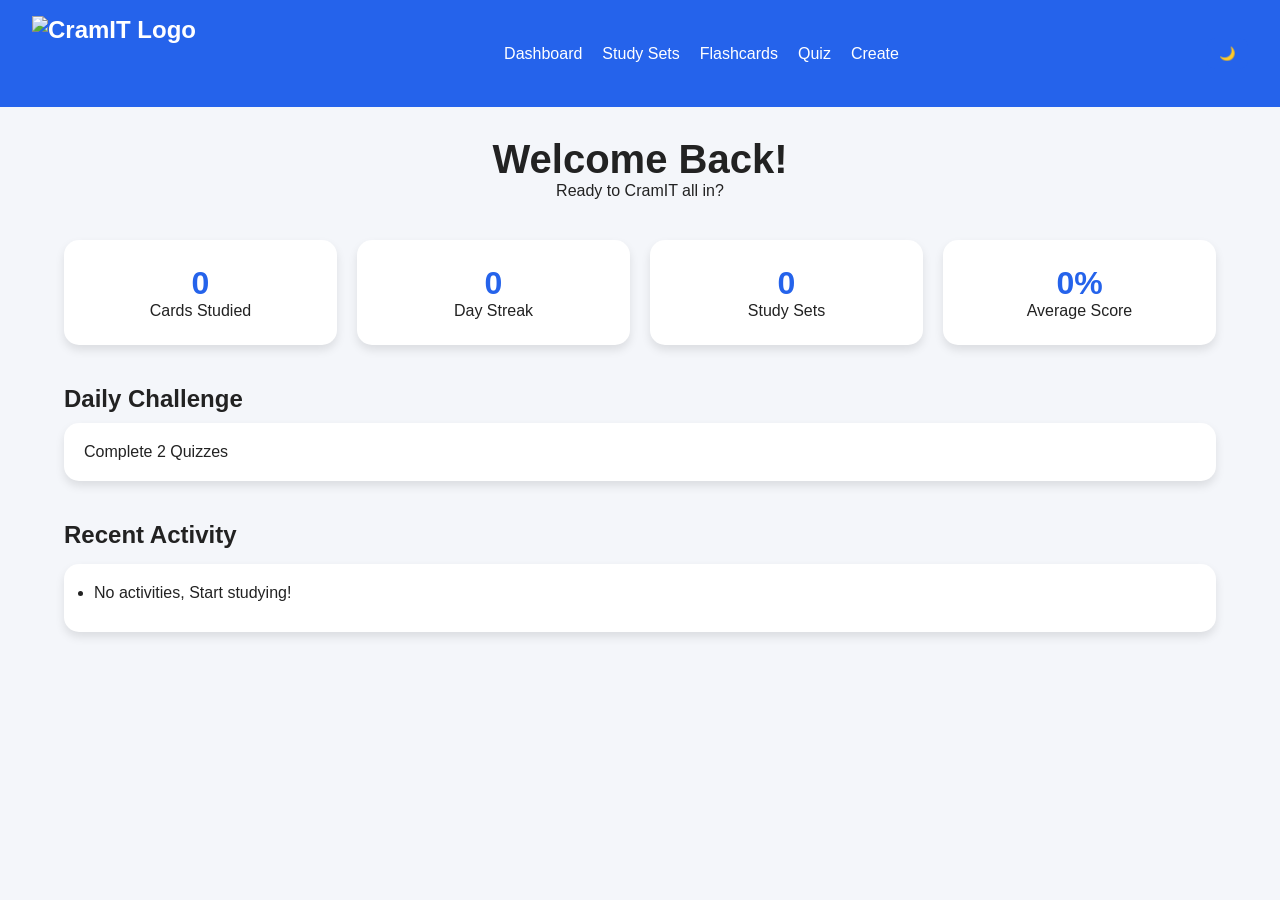
==== HTML/index.html @ db8eb24a "CramIT as submitted" ====
<!DOCTYPE html>
<html lang="en">
<head>
    <meta charset="utf-8">
    <meta name="viewport" content="width=device-width, initial-scale=1.0">
    <title>CramIT | Study Faster</title>
    <link rel="stylesheet" href="../css/styles.css">
</head>
<body>
    <nav>
        <h1 class="logo"><img src="../images/CramITnavLogo.png" alt="CramIT Logo"></h1>
        <ul>
            <li><a href="index.html">Dashboard</a></li>
            <li><a href="sets.html">Study Sets</a></li>
            <li><a href="flashcards.html">Flashcards</a></li>
            <li><a href="quiz.html">Quiz</a></li>
            <li><a href="create.html">Create</a></li>
        </ul>

        <button id="themeBtn">🌙</button>
    </nav>
    <main>
        <section class="welcome">
            <h2>Welcome Back!</h2>
            <p>Ready to CramIT all in?</p>
        </section>
        <section class="stats">
            <div class="card">
                <h3 id="cardsStudied">0</h3>
                <p>Cards Studied</p>
            </div>
            <div class="card">
                <h3 id="streak">0</h3>
                <p>Day Streak</p>
            </div>
            <div class="card">
                <h3 id="setCount">0</h3>
                <p>Study Sets</p>
            </div>
            <div class="card">
                <h3 id="quizAverage">0%</h3>
                <p>Average Score</p>
            </div>
        </section>
        <section class="challenge">
            <h2>Daily Challenge</h2>
            <div class="challenge-card">
                <p id="dailyChallenge"></p>
            </div>
        </section>
        <section class="activity">
            <h2>Recent Activity</h2>
            <ul id="activityList">

            </ul>
        </section>
    </main>
    <script src="../js/main.js"></script>
</body>
</html>
---- css/styles.css ----
*{
    margin: 0;
    padding: 0;
    box-sizing: border-box;
}

body {
    font-family: Arial, sans-serif;
    background: #f4f6fa;
    color: #222;
}

nav {
    background: #2563eb;
    color: white;
    display: flex;
    justify-content: space-between;
    align-items: center;
    padding: 1rem 2rem;
}

.logo {
    margin: 0;
    display: flex;
    align-items: center;
}

.logo img {
    height:75px;
    width: auto;
    display: block;
}

nav ul {
    display: flex;
    list-style: none;
    gap: 20px;
}

nav a {
    text-decoration: none;
    color: white;
}

#themeBtn{
    padding: 8px 12px;
    border: none;
    background: #2563eb;
    border-radius: 8px;
    cursor: pointer;
}

main{
    width: 90%;
    max-width: 1200px;
    margin: 30px auto;
}

.welcome {
    text-align: center;
    margin-bottom: 40px;
}

.welcome h2 {
    font-size: 2.5rem;
}

.stats {
    display: grid;
    grid-template-columns: repeat(auto-fit, minmax(220px, 1fr));
    gap: 20px;
    margin-bottom: 40px;
}

.card {
    background: white;
    padding: 25px;
    border-radius: 15px;
    box-shadow: 0 5px 10px rgba(0, 0, 0, 0.1);
    text-align: center;
}

.card h3 {
    font-size: 2rem;
    color: #2563eb;
}

.challenge, .activity {
    margin-top: 40px;
}

.challenge-card{
    background: white;
    padding: 20px;
    border-radius: 15px;
    box-shadow: 0px 5px 10px rgba(0, 0, 0, 0.1);
    margin-top: 10px;
}

.activity ul{
    margin-top: 15px;
    background: white;
    padding: 20px;
    border-radius: 15px;
    box-shadow: 0px 5px 10px rgba(0, 0, 0, 0.1);
}

.activity li {
    margin-bottom: 10px;
}

.dark-mode {
    background: #121212;
    color: white;
}

.dark-mode .card, .dark-mode .challenge-card, .dark-mode .activity ul {
    background: #1f1f1f;
}

.dark-mode nav, .dark-mode #themeBtn {
    background: #0f172a;
}

/* sets */

.search-bar {
    width: 100%;
    padding: 15px;
    font-size: 1rem;
    margin-bottom: 25px;
    border: 1px solid #1f2937;
    border-radius: 10px;
}

.setsContainer {
    display: grid;
    gap: 20px;
}

.set-card {
    background: white;
    padding: 20px;
    border-radius: 15px;
    box-shadow: 0px 5px 10px rgba(0, 0, 0, 0.1);
}

.dark-mode .set-card {
    background: #1f1f1f;
    margin-bottom: 20px;
    color: white;
}

.dark-mode .setCard h3 {
    color: #60a5fa;;
}

.dark-mode .search-bar {
    background: #1f1f1f;
    color: white;
    border: 1px solid #444;
}

.dark-mode .search-bar::placeholder {
    color: #888;
}

.search-bar:focus {
    outline: none;
    border-color: #2563eb;
}

/* Create */

#createSetBtn, #addCardBtn, #saveSetBtn {
    background: #2563eb;
    color: white;
    border: none;
    padding: 12px 18px;
    border-radius: 10px;
    cursor: pointer;
    margin-right: 10px;
}

#previewContainer {
    display: grid;
    gap: 15px;
    margin-top: 20px;
}

.preview-card {
    background: white;
    padding: 15px;
    border-radius: 12px;
    box-shadow: 0px 5px 10px rgba(0, 0, 0, 0.1);
}

.dark-mode .preview-card {
    background: #1f1f1f;
}

#activityList li {
    margin-left: 10px;
}

/* Flashcard */

.flashcard {
    background: white;
    min-height: 250px;
    margin: 30px 0;
    display: flex;
    justify-content: center;
    align-items: center;
    font-size: 1.5rem;
    border-radius: 15px;
    cursor: pointer;
    padding: 20px;
    box-shadow: 0 5px 10px rgba(0, 0, 0, 0.1);
}

.flashcard-controls {
    display: flex;
    gap: 15px;
    justify-content: center;
}

.flashcard-controls button {
    background: #2563eb;
    color:white;
    border: none;
    padding: 12px 18px;
    cursor: pointer;
}

.dark-mode .flashcard {
    background: #1f1f1f;
}

/* Quiz */

#quizContainer {
    margin-top: 30;
}

.answer-btn {
    display: block;
    width: 100%;
    margin: 10px 0;
    padding: 15px;
    border: none;
    border-radius: 10px;
    cursor: pointer;
    background: white;
    box-shadow: 0 3px 8px rgba(0, 0, 0, 0.1);
}

#startQuizBtn{
     background: #2563eb;
    color:white;
    border: none;
    padding: 12px 18px;
    cursor: pointer;
    margin-bottom: 1rem;
}

.dark-mode .answer-btn{
    background: #1f1f1f;
    color: white;
}

@media (max-width: 768px) {
    nav {
        flex-direction: column;
        gap: 15px;
    }

    nav ul {
        flex-wrap: wrap;
        justify-content: center;
    }
}
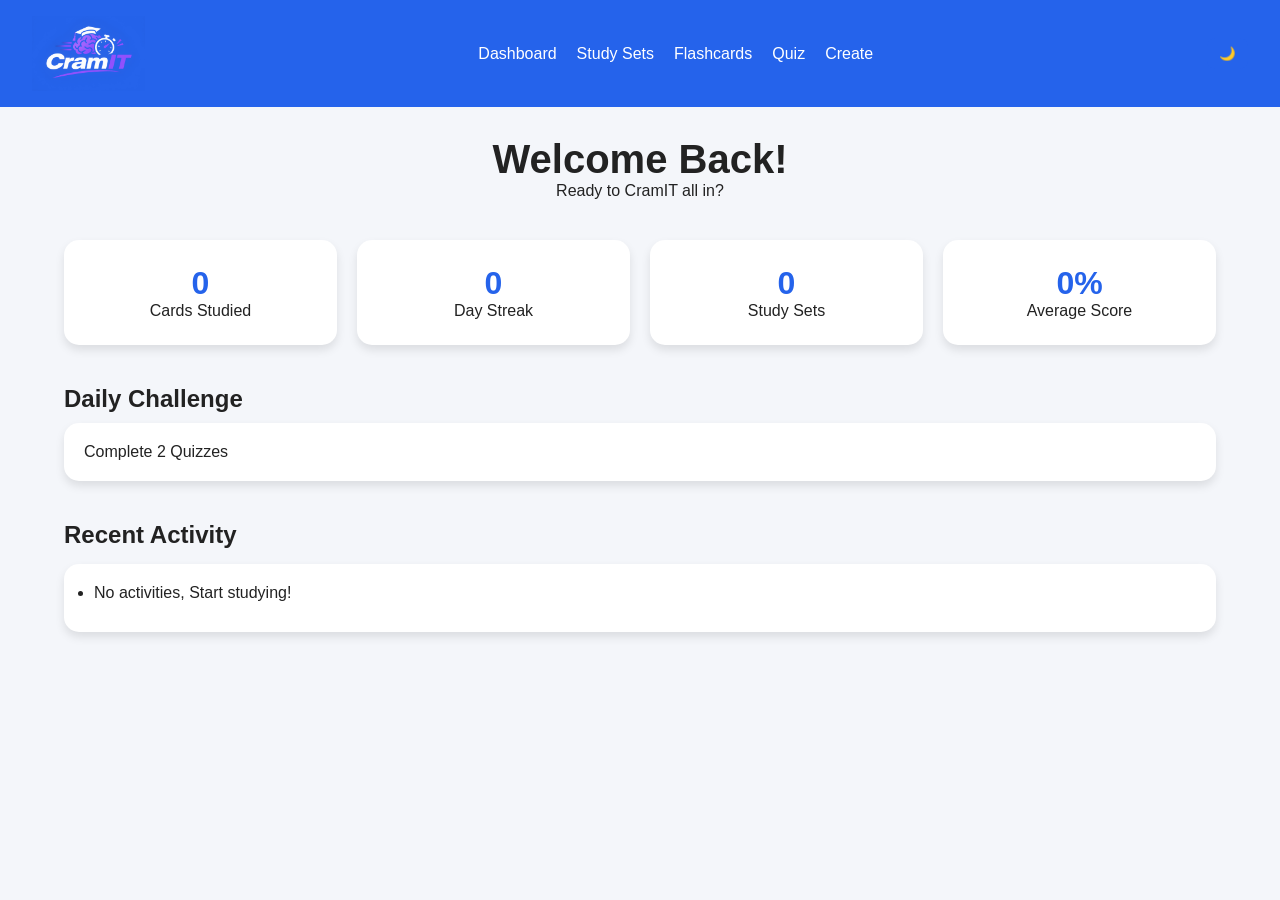
==== commit a3161b0c: "Fix logo path case for GitHub Pages" ====
--- a/HTML/index.html
+++ b/HTML/index.html
@@ -8,7 +8,7 @@
 </head>
 <body>
     <nav>
-        <h1 class="logo"><img src="../images/CramITnavLogo.png" alt="CramIT Logo"></h1>
+        <h1 class="logo"><img src="../Images/CramITnavLogo.png" alt="CramIT Logo"></h1>
         <ul>
             <li><a href="index.html">Dashboard</a></li>
             <li><a href="sets.html">Study Sets</a></li>
